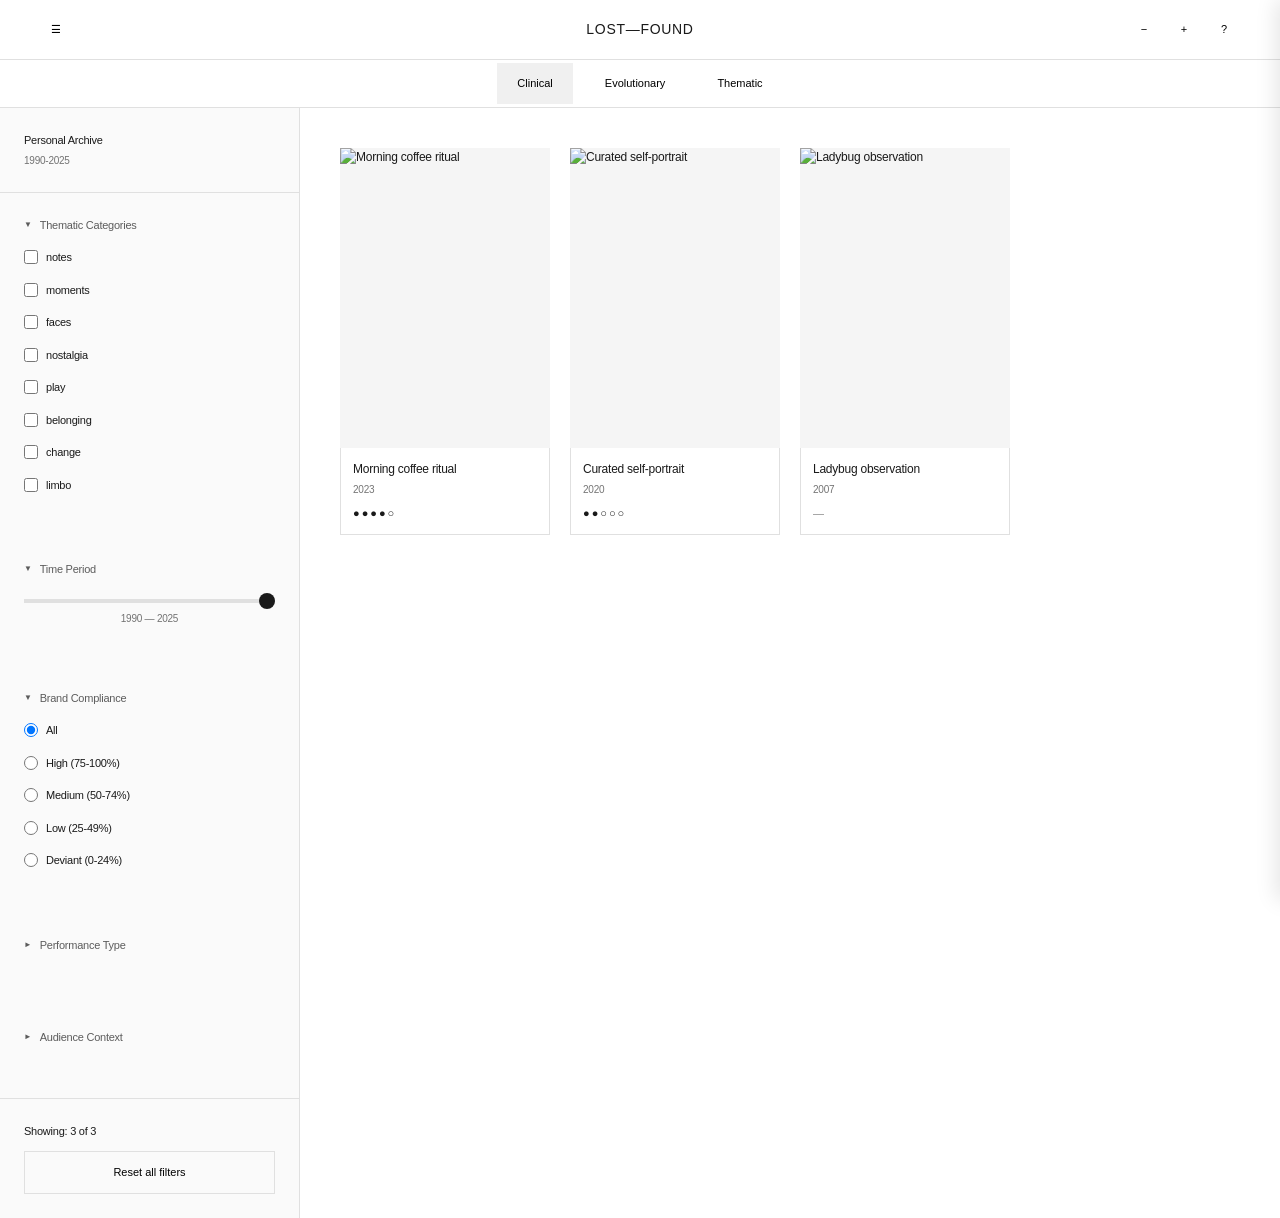
==== archive.html @ 8b83b20a "Replace project with Lost—Found thesis archive Complete replacement of "Lost & Found: An Atlas of Be" ====
<!DOCTYPE html>
<html lang="en">
<head>
  <meta charset="UTF-8">
  <meta name="viewport" content="width=device-width, initial-scale=1.0">
  <title>Lost—Found Archive</title>
  <link rel="stylesheet" href="css/reset.css">
  <link rel="stylesheet" href="css/typography.css">
  <link rel="stylesheet" href="css/layout.css">
  <link rel="stylesheet" href="css/components.css">
  <link rel="stylesheet" href="css/views.css">
</head>
<body>

  <!-- Top Bar -->
  <header class="top-bar">
    <button id="filter-toggle" class="filter-toggle" aria-label="Toggle filter panel">☰</button>
    <h1 class="site-title">LOST—FOUND</h1>
    <div class="top-bar-controls">
      <button id="zoom-out" class="icon-btn" aria-label="Zoom out">−</button>
      <button id="zoom-in" class="icon-btn" aria-label="Zoom in">+</button>
      <button id="info-toggle" class="icon-btn" aria-label="Information">?</button>
    </div>
  </header>

  <!-- View Mode Tabs -->
  <div class="view-mode-tabs">
    <button class="view-mode-btn active" data-view="clinical">Clinical</button>
    <button class="view-mode-btn" data-view="evolutionary">Evolutionary</button>
    <button class="view-mode-btn" data-view="thematic">Thematic</button>
  </div>

  <!-- Main Container -->
  <div class="main-container">

    <!-- Filter Panel -->
    <aside id="filter-panel" class="filter-panel">
      <div class="filter-panel-header">
        <h2>Personal Archive</h2>
        <p class="date-range">1990-2025</p>
      </div>

      <div class="filter-section">
        <details open>
          <summary>Thematic Categories</summary>
          <div class="filter-group">
            <label class="checkbox-label"><input type="checkbox" name="thematic" value="notes"> notes</label>
            <label class="checkbox-label"><input type="checkbox" name="thematic" value="moments"> moments</label>
            <label class="checkbox-label"><input type="checkbox" name="thematic" value="faces"> faces</label>
            <label class="checkbox-label"><input type="checkbox" name="thematic" value="nostalgia"> nostalgia</label>
            <label class="checkbox-label"><input type="checkbox" name="thematic" value="play"> play</label>
            <label class="checkbox-label"><input type="checkbox" name="thematic" value="belonging"> belonging</label>
            <label class="checkbox-label"><input type="checkbox" name="thematic" value="change"> change</label>
            <label class="checkbox-label"><input type="checkbox" name="thematic" value="limbo"> limbo</label>
          </div>
        </details>
      </div>

      <div class="filter-section">
        <details open>
          <summary>Time Period</summary>
          <input type="range" id="time-slider" min="1990" max="2025" value="2025" step="1" class="time-slider">
          <div id="time-range-display" class="time-range-display">1990 — 2025</div>
        </details>
      </div>

      <div class="filter-section">
        <details open>
          <summary>Brand Compliance</summary>
          <div class="filter-group">
            <label class="radio-label"><input type="radio" name="compliance" value="all" checked> All</label>
            <label class="radio-label"><input type="radio" name="compliance" value="high"> High (75-100%)</label>
            <label class="radio-label"><input type="radio" name="compliance" value="medium"> Medium (50-74%)</label>
            <label class="radio-label"><input type="radio" name="compliance" value="low"> Low (25-49%)</label>
            <label class="radio-label"><input type="radio" name="compliance" value="deviant"> Deviant (0-24%)</label>
          </div>
        </details>
      </div>

      <div class="filter-section">
        <details>
          <summary>Performance Type</summary>
          <div class="filter-group">
            <label class="checkbox-label"><input type="checkbox" name="performance" value="authentic"> Authentic</label>
            <label class="checkbox-label"><input type="checkbox" name="performance" value="performed"> Performed</label>
            <label class="checkbox-label"><input type="checkbox" name="performance" value="ambiguous"> Ambiguous</label>
          </div>
        </details>
      </div>

      <div class="filter-section">
        <details>
          <summary>Audience Context</summary>
          <div class="filter-group">
            <label class="checkbox-label"><input type="checkbox" name="audience" value="solitude"> Solitude</label>
            <label class="checkbox-label"><input type="checkbox" name="audience" value="intimate_circle"> Intimate circle</label>
            <label class="checkbox-label"><input type="checkbox" name="audience" value="trusted_few"> Trusted few</label>
            <label class="checkbox-label"><input type="checkbox" name="audience" value="familial"> Familial</label>
            <label class="checkbox-label"><input type="checkbox" name="audience" value="extended_network"> Extended network</label>
            <label class="checkbox-label"><input type="checkbox" name="audience" value="public"> Public</label>
          </div>
        </details>
      </div>

      <div class="filter-footer">
        <div id="image-count">Showing: 112 of 112</div>
        <button id="reset-filters" class="reset-button">Reset all filters</button>
      </div>
    </aside>

    <!-- Main Canvas -->
    <main id="main-canvas" class="main-canvas"></main>
  </div>

  <!-- Modal -->
  <div id="modal-overlay" class="modal-overlay">
    <div id="modal" class="modal"></div>
  </div>

  <!-- Info Panel -->
  <div id="info-panel" class="info-panel">
    <button id="info-close" class="info-close">×</button>
    <div style="padding:40px;">
      <h2 style="font-size:18px; margin-bottom:20px;">Methodology</h2>
      <p style="margin-bottom:16px;">Each image scored (0-100%) across three dimensions: Visual Identity (40%), Behavioral Alignment (30%), Voice/Audience Alignment (30%). Images below 50% are contradictions.</p>

      <h3 style="font-size:14px; margin-top:32px; margin-bottom:12px;">Thematic Categories</h3>
      <p style="font-size:12px; line-height:1.8;">
        <strong>notes:</strong> observations, fragments<br>
        <strong>moments:</strong> fleeting captures<br>
        <strong>faces:</strong> portraits, identity work<br>
        <strong>nostalgia:</strong> memory, longing<br>
        <strong>play:</strong> joy, experimentation<br>
        <strong>belonging:</strong> connection, home<br>
        <strong>change:</strong> transformation, transition<br>
        <strong>limbo:</strong> in-between states
      </p>

      <h3 style="font-size:14px; margin-top:32px; margin-bottom:12px;">About</h3>
      <p style="font-size:12px; line-height:1.6;">This project sits at the intersection of sincerity and irony, treating personal identity as both brand and human experience. By scoring each image against my own guidelines, I reveal both the labor of self-presentation and its inevitable failures. The contradictions become the most honest documentation of all.</p>
    </div>
  </div>

  <!-- Scripts -->
  <script src="js/data.js"></script>
  <script src="js/utils.js"></script>
  <script src="js/filters.js"></script>
  <script src="js/modal.js"></script>
  <script src="js/views/grid.js"></script>
  <script src="js/views/timeline.js"></script>
  <script src="js/views/constellation.js"></script>
  <script src="js/app.js"></script>
</body>
</html>
---- css/typography.css ----
body {
  font-family: "Arial Narrow", Arial, sans-serif;
  font-size: 12px;
  line-height: 1.5;
  color: #1a1a1a;
  letter-spacing: -0.02em;
}

.site-title {
  font-size: 14px;
  font-weight: 500;
  letter-spacing: 0.05em;
}

h2, h3 {
  font-size: 11px;
  font-weight: 500;
  opacity: 0.7;
  margin-bottom: 12px;
}

.checkbox-label,
.radio-label {
  font-size: 11px;
}

button {
  font-size: 11px;
  font-weight: 500;
}
---- css/layout.css ----
:root {
  --color-text: #1a1a1a;
  --color-bg: #ffffff;
  --color-panel: #fafafa;
  --color-border: #e0e0e0;
  --color-accent-blue: #2B4C5F;
  --color-accent-green: #3A5A40;
  --color-accent-brown: #5C4742;
  --filter-panel-width: 300px;
  --filter-panel-collapsed: 40px;
  --top-bar-height: 60px;
  --view-tabs-height: 48px;
}

body {
  background: var(--color-bg);
  color: var(--color-text);
}

/* Top Bar */
.top-bar {
  position: fixed;
  top: 0;
  left: 0;
  right: 0;
  height: var(--top-bar-height);
  background: var(--color-bg);
  border-bottom: 1px solid var(--color-border);
  display: flex;
  align-items: center;
  justify-content: space-between;
  padding: 0 40px;
  z-index: 100;
}

.filter-toggle,
.icon-btn {
  width: 32px;
  height: 32px;
  display: flex;
  align-items: center;
  justify-content: center;
  transition: background 150ms ease;
}

.filter-toggle:hover,
.icon-btn:hover {
  background: #f5f5f5;
}

.site-title {
  position: absolute;
  left: 50%;
  transform: translateX(-50%);
}

.top-bar-controls {
  display: flex;
  gap: 8px;
}

/* View Mode Tabs */
.view-mode-tabs {
  position: fixed;
  top: var(--top-bar-height);
  left: 0;
  right: 0;
  height: var(--view-tabs-height);
  background: var(--color-bg);
  border-bottom: 1px solid var(--color-border);
  display: flex;
  justify-content: center;
  gap: 12px;
  align-items: center;
  z-index: 99;
}

.view-mode-btn {
  padding: 12px 20px;
  background: transparent;
  transition: all 150ms ease;
}

.view-mode-btn:hover {
  background: #f5f5f5;
}

.view-mode-btn.active {
  background: #f0f0f0;
}

/* Main Container */
.main-container {
  display: flex;
  margin-top: calc(var(--top-bar-height) + var(--view-tabs-height));
  min-height: calc(100vh - var(--top-bar-height) - var(--view-tabs-height));
}

/* Filter Panel */
.filter-panel {
  width: var(--filter-panel-width);
  background: var(--color-panel);
  border-right: 1px solid var(--color-border);
  overflow-y: auto;
  transition: width 300ms ease;
  flex-shrink: 0;
}

.filter-panel.collapsed {
  width: var(--filter-panel-collapsed);
  overflow: hidden;
}

.filter-panel-header {
  padding: 24px;
  border-bottom: 1px solid var(--color-border);
}

.filter-panel-header h2 {
  margin-bottom: 4px;
  opacity: 1;
}

.date-range {
  font-size: 10px;
  opacity: 0.6;
}

.filter-section {
  padding: 24px;
}

.filter-group {
  display: flex;
  flex-direction: column;
  gap: 8px;
}

.checkbox-label,
.radio-label {
  display: flex;
  align-items: center;
  gap: 8px;
  padding: 4px 0;
  cursor: pointer;
  transition: background 100ms ease;
}

.checkbox-label:hover,
.radio-label:hover {
  background: rgba(0, 0, 0, 0.02);
}

input[type="checkbox"],
input[type="radio"] {
  width: 14px;
  height: 14px;
  cursor: pointer;
}

details {
  margin-bottom: 16px;
}

summary {
  font-size: 11px;
  font-weight: 500;
  opacity: 0.7;
  margin-bottom: 12px;
  display: flex;
  align-items: center;
  gap: 8px;
}

summary::before {
  content: '▼';
  font-size: 8px;
  transition: transform 150ms ease;
}

details:not([open]) summary::before {
  transform: rotate(-90deg);
}

/* Time Slider */
.time-slider {
  width: 100%;
  height: 4px;
  -webkit-appearance: none;
  appearance: none;
  background: var(--color-border);
  outline: none;
  margin-bottom: 8px;
}

.time-slider::-webkit-slider-thumb {
  -webkit-appearance: none;
  appearance: none;
  width: 16px;
  height: 16px;
  background: var(--color-text);
  cursor: pointer;
  border-radius: 50%;
}

.time-slider::-moz-range-thumb {
  width: 16px;
  height: 16px;
  background: var(--color-text);
  cursor: pointer;
  border-radius: 50%;
  border: none;
}

.time-range-display {
  font-size: 10px;
  text-align: center;
  opacity: 0.6;
}

/* Filter Footer */
.filter-footer {
  padding: 24px;
  border-top: 1px solid var(--color-border);
}

#image-count {
  font-size: 11px;
  margin-bottom: 12px;
}

.reset-button {
  width: 100%;
  padding: 12px;
  background: transparent;
  border: 1px solid var(--color-border);
  transition: all 150ms ease;
}

.reset-button:hover {
  background: #f0f0f0;
}

/* Main Canvas */
.main-canvas {
  flex: 1;
  padding: 40px;
  overflow-y: auto;
}

/* Responsive */
@media (max-width: 768px) {
  .top-bar {
    padding: 0 20px;
  }

  .filter-panel {
    position: fixed;
    top: calc(var(--top-bar-height) + var(--view-tabs-height));
    left: 0;
    bottom: 0;
    width: 280px;
    z-index: 200;
    transform: translateX(-100%);
    transition: transform 300ms ease;
  }

  .filter-panel:not(.collapsed) {
    transform: translateX(0);
  }

  .main-canvas {
    padding: 20px;
  }
}
---- css/components.css ----
/* Modal */
.modal-overlay {
  position: fixed;
  top: 0;
  left: 0;
  right: 0;
  bottom: 0;
  background: rgba(0, 0, 0, 0.6);
  z-index: 1000;
  display: flex;
  align-items: center;
  justify-content: center;
  opacity: 0;
  pointer-events: none;
  transition: opacity 300ms ease;
}

.modal-overlay.visible {
  opacity: 1;
  pointer-events: auto;
}

.modal {
  background: var(--color-bg);
  max-width: 90vw;
  max-height: 80vh;
  box-shadow: 0 4px 20px rgba(0, 0, 0, 0.2);
  position: relative;
  overflow-y: auto;
  opacity: 0;
  transform: scale(0.95);
  transition: all 300ms ease;
}

.modal-overlay.visible .modal {
  opacity: 1;
  transform: scale(1);
}

.modal-close {
  position: absolute;
  top: 30px;
  right: 30px;
  width: 30px;
  height: 30px;
  display: flex;
  align-items: center;
  justify-content: center;
  font-size: 24px;
  cursor: pointer;
  z-index: 10;
  transition: background 150ms ease;
}

.modal-close:hover {
  background: #f5f5f5;
}

.modal-indicator {
  position: absolute;
  top: 30px;
  left: 30px;
  width: 8px;
  height: 8px;
  z-index: 10;
}

.modal-content {
  padding: 30px;
  display: flex;
  gap: 30px;
}

.modal-content.vertical {
  flex-direction: row;
  align-items: flex-start;
}

.modal-content.horizontal {
  flex-direction: column;
}

.modal-image {
  flex-shrink: 0;
}

.modal-image img {
  max-width: 800px;
  max-height: 70vh;
  object-fit: contain;
}

.modal-content.vertical .modal-image img {
  max-width: 600px;
}

.modal-metadata {
  flex: 1;
  min-width: 0;
}

.modal-metadata h2 {
  font-size: 16px;
  font-weight: 500;
  margin-bottom: 8px;
  opacity: 1;
}

.modal-metadata .year {
  font-size: 12px;
  opacity: 0.6;
  margin-bottom: 24px;
}

.metadata-section {
  margin-bottom: 24px;
}

.metadata-section label {
  display: block;
  font-size: 10px;
  opacity: 0.6;
  margin-bottom: 4px;
}

.metadata-section .value {
  font-size: 12px;
}

.compliance-display {
  display: flex;
  align-items: center;
  gap: 8px;
  font-size: 14px;
}

.compliance-dots {
  letter-spacing: 2px;
}

.no-score {
  opacity: 0.5;
}

.expand-metadata {
  margin-top: 24px;
  padding: 12px 20px;
  border: 1px solid var(--color-border);
  width: 100%;
  text-align: left;
  transition: background 150ms ease;
}

.expand-metadata:hover {
  background: #f5f5f5;
}

#full-metadata {
  margin-top: 24px;
  padding-top: 24px;
  border-top: 1px solid var(--color-border);
}

#full-metadata.hidden {
  display: none;
}

/* Info Panel */
.info-panel {
  position: fixed;
  top: 0;
  right: 0;
  width: 500px;
  height: 100vh;
  background: var(--color-bg);
  box-shadow: -4px 0 20px rgba(0, 0, 0, 0.1);
  z-index: 1001;
  transform: translateX(100%);
  transition: transform 300ms ease;
  overflow-y: auto;
}

.info-panel.visible {
  transform: translateX(0);
}

.info-close {
  position: absolute;
  top: 20px;
  right: 20px;
  width: 30px;
  height: 30px;
  display: flex;
  align-items: center;
  justify-content: center;
  font-size: 24px;
  cursor: pointer;
  transition: background 150ms ease;
}

.info-close:hover {
  background: #f5f5f5;
}

/* Utility */
.no-results {
  text-align: center;
  padding: 60px;
  opacity: 0.6;
  font-size: 14px;
}

@media (max-width: 768px) {
  .modal {
    max-width: 95vw;
    max-height: 90vh;
  }

  .modal-content {
    padding: 20px;
    flex-direction: column;
  }

  .modal-content.vertical {
    flex-direction: column;
  }

  .modal-image img {
    max-width: 100%;
  }

  .info-panel {
    width: 100%;
  }
}
---- css/views.css ----
/* Clinical Grid View */
.grid-view {
  display: grid;
  grid-template-columns: repeat(4, 1fr);
  gap: 20px;
}

.grid-tile {
  cursor: pointer;
  transition: transform 200ms ease, box-shadow 200ms ease;
  transform-origin: center;
}

.grid-tile:hover {
  transform: scale(1.05);
  box-shadow: 0 2px 8px rgba(0, 0, 0, 0.15);
}

.grid-tile img {
  width: 100%;
  height: 300px;
  object-fit: cover;
  background: #f5f5f5;
  display: block;
}

.grid-tile-info {
  padding: 12px;
  background: var(--color-bg);
  border: 1px solid var(--color-border);
  border-top: none;
}

.grid-tile .title {
  font-size: 12px;
  font-weight: 500;
  margin-bottom: 4px;
}

.grid-tile .year {
  font-size: 10px;
  opacity: 0.6;
  margin-bottom: 8px;
}

.grid-tile .compliance {
  font-size: 11px;
}

/* Evolutionary Timeline View */
.timeline-view {
  position: relative;
  width: 100%;
  height: 600px;
  overflow-x: auto;
  overflow-y: hidden;
}

.timeline-canvas {
  position: relative;
  width: max-content;
  height: 560px;
  min-width: 100%;
}

.timeline-image {
  position: absolute;
  cursor: pointer;
  transition: transform 200ms ease, box-shadow 200ms ease;
}

.timeline-image:hover {
  transform: scale(1.1);
  box-shadow: 0 2px 8px rgba(0, 0, 0, 0.15);
  z-index: 10;
}

.timeline-image img {
  width: 80px;
  height: 80px;
  object-fit: cover;
  border: 2px solid var(--color-bg);
}

/* Thematic Constellation View */
.constellation-view {
  position: relative;
  width: 100%;
  height: 800px;
  overflow: hidden;
}

.constellation-canvas {
  width: 100%;
  height: 100%;
  position: relative;
}

.constellation-image {
  position: absolute;
  cursor: pointer;
  transition: transform 200ms ease, box-shadow 200ms ease;
}

.constellation-image:hover {
  transform: scale(1.1);
  box-shadow: 0 2px 8px rgba(0, 0, 0, 0.15);
  z-index: 10;
}

.constellation-image img {
  width: 100px;
  height: 100px;
  object-fit: cover;
  border: 1px solid rgba(0, 0, 0, 0.1);
}

.theme-label {
  position: absolute;
  font-size: 10px;
  opacity: 0.3;
  pointer-events: none;
  text-transform: lowercase;
}

/* Responsive Grid */
@media (max-width: 1200px) {
  .grid-view {
    grid-template-columns: repeat(3, 1fr);
  }
}

@media (max-width: 768px) {
  .grid-view {
    grid-template-columns: repeat(2, 1fr);
    gap: 12px;
  }

  .grid-tile img {
    height: 200px;
  }
}

@media (max-width: 480px) {
  .grid-view {
    grid-template-columns: 1fr;
  }
}
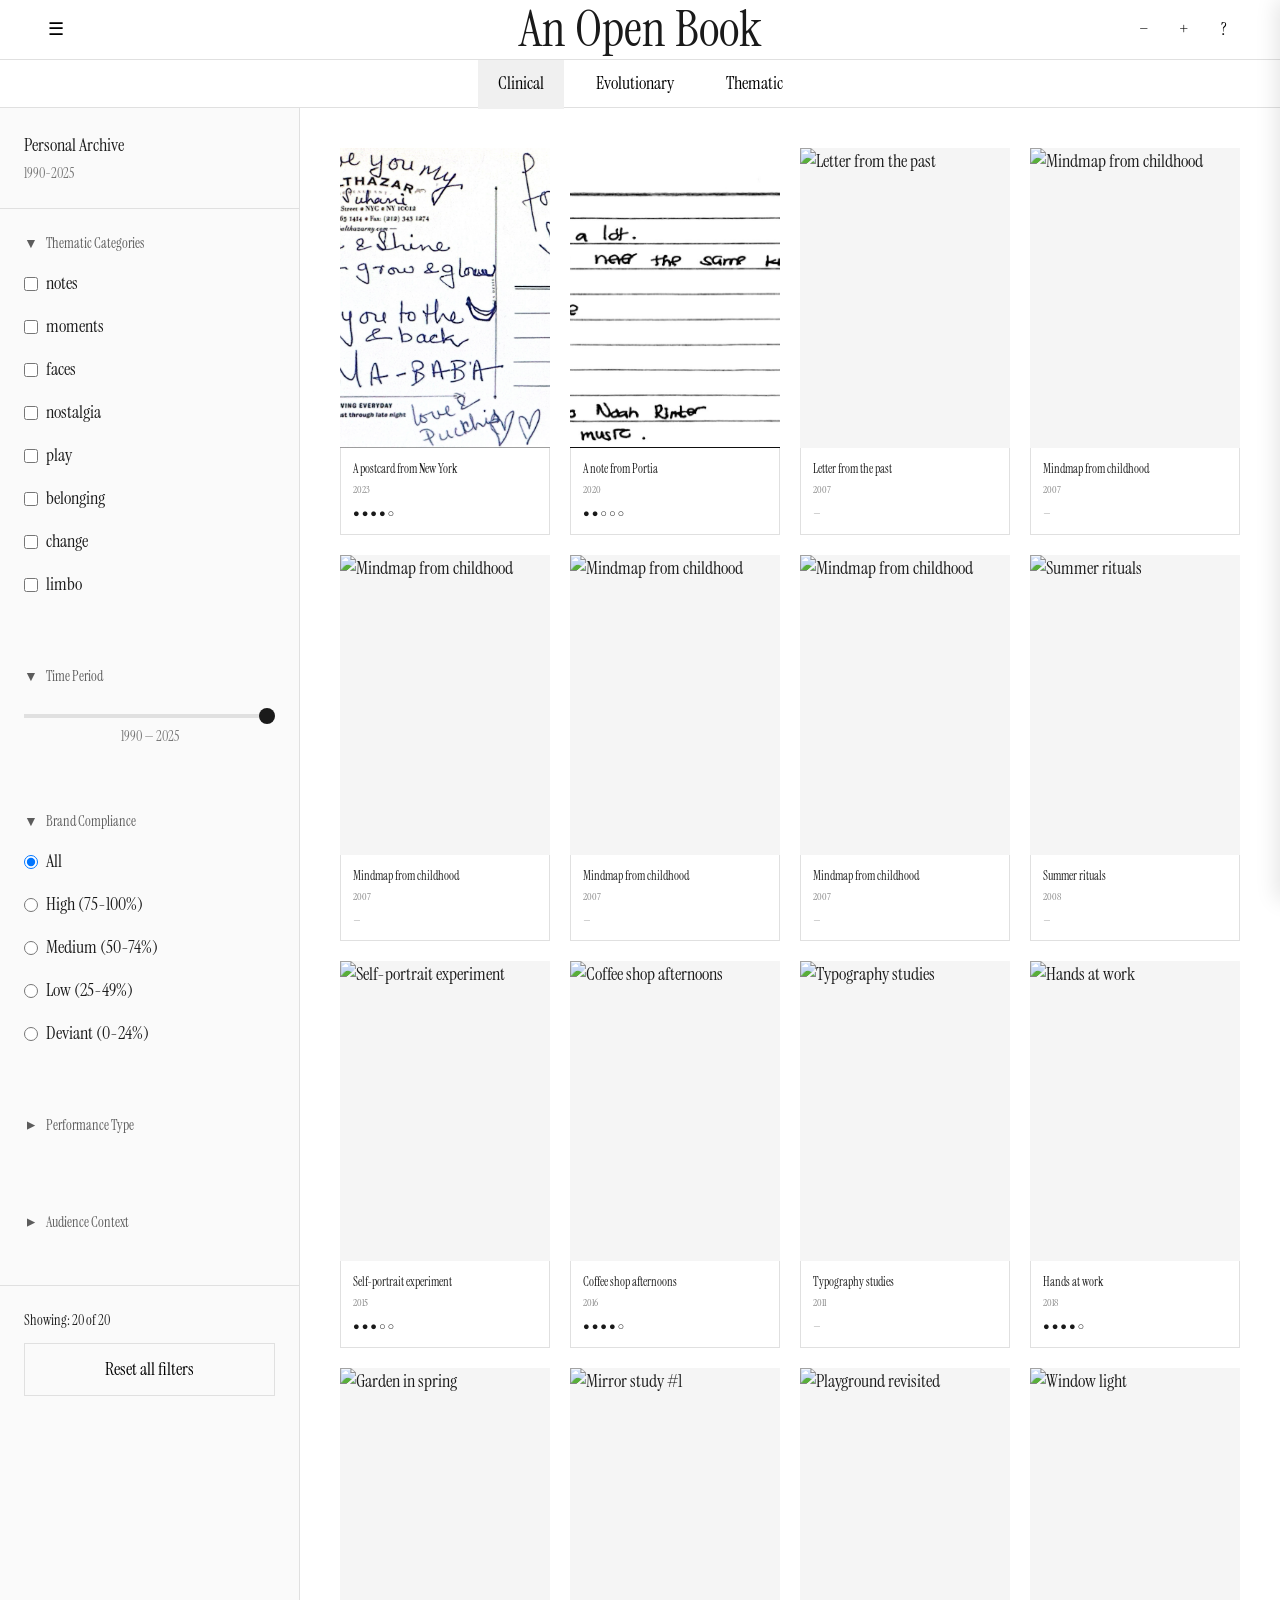
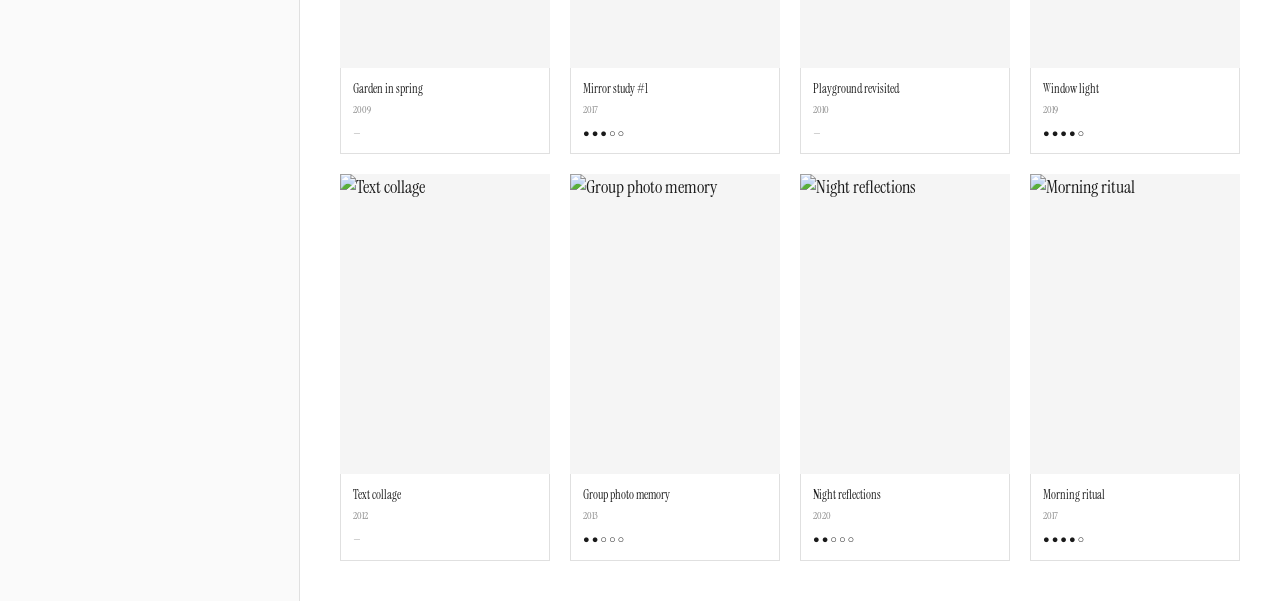
==== commit 18c2e727: "new pages added" ====
--- a/archive.html
+++ b/archive.html
@@ -15,7 +15,7 @@
   <!-- Top Bar -->
   <header class="top-bar">
     <button id="filter-toggle" class="filter-toggle" aria-label="Toggle filter panel">☰</button>
-    <h1 class="site-title">LOST—FOUND</h1>
+    <h1 class="site-title">An Open Book</h1>
     <div class="top-bar-controls">
       <button id="zoom-out" class="icon-btn" aria-label="Zoom out">−</button>
       <button id="zoom-in" class="icon-btn" aria-label="Zoom in">+</button>
--- a/css/typography.css
+++ b/css/typography.css
@@ -1,30 +1,39 @@
+@import url('https://fonts.googleapis.com/css2?family=Instrument+Serif:ital@0;1&display=swap');
+
 body {
-  font-family: "Arial Narrow", Arial, sans-serif;
-  font-size: 12px;
+  font-family: "Instrument Serif", serif;
+  font-size: 18px;
   line-height: 1.5;
-  color: #1a1a1a;
-  letter-spacing: -0.02em;
+  color: #000000;
+  letter-spacing: 0em;
 }
 
 .site-title {
-  font-size: 14px;
+  font-size: 50px;
   font-weight: 500;
-  letter-spacing: 0.05em;
+  letter-spacing: 0em;
 }
 
 h2, h3 {
-  font-size: 11px;
+  font-size: 18px;
   font-weight: 500;
   opacity: 0.7;
   margin-bottom: 12px;
 }
 
+p {
+  font-family: "Instrument Serif", serif;
+  font-size: 18px;
+  line-height: 1.5;
+  letter-spacing: 0em;
+}
+
 .checkbox-label,
 .radio-label {
-  font-size: 11px;
+  font-size: 18px;
 }
 
 button {
-  font-size: 11px;
+  font-size: 18px;
   font-weight: 500;
 }
--- a/css/layout.css
+++ b/css/layout.css
@@ -122,7 +122,7 @@
 }
 
 .date-range {
-  font-size: 10px;
+  font-size: 14px;
   opacity: 0.6;
 }
 
@@ -163,7 +163,7 @@
 }
 
 summary {
-  font-size: 11px;
+  font-size: 14px;
   font-weight: 500;
   opacity: 0.7;
   margin-bottom: 12px;
@@ -174,7 +174,7 @@
 
 summary::before {
   content: '▼';
-  font-size: 8px;
+  font-size: 14px;
   transition: transform 150ms ease;
 }
 
@@ -213,7 +213,7 @@
 }
 
 .time-range-display {
-  font-size: 10px;
+  font-size: 14px;
   text-align: center;
   opacity: 0.6;
 }
@@ -225,7 +225,7 @@
 }
 
 #image-count {
-  font-size: 11px;
+  font-size: 14px;
   margin-bottom: 12px;
 }
 
